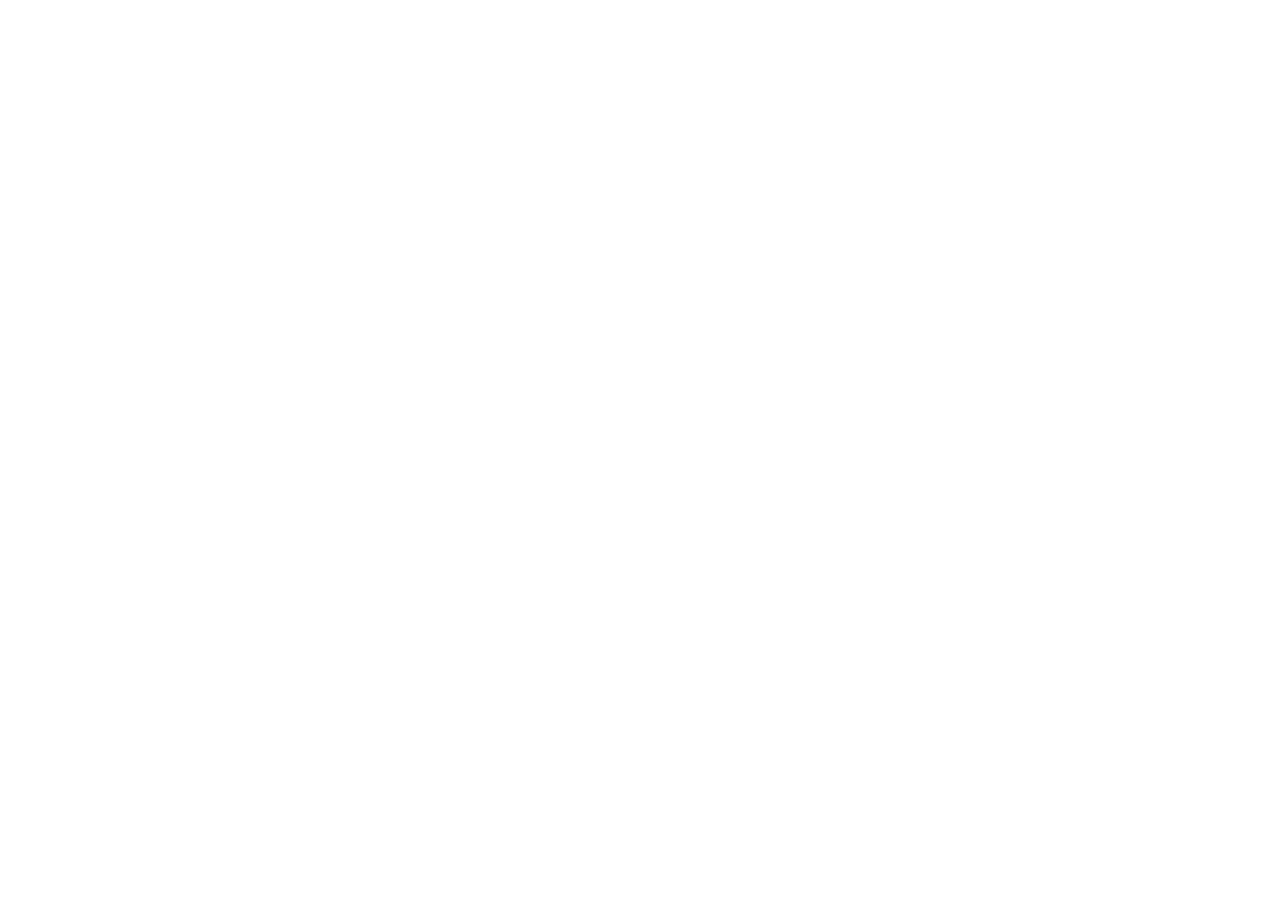
==== index.html @ 3c74b76f "initializing" ====
<!DOCTYPE html>
<html lang="en">
<head>
    <meta charset="UTF-8">
    <meta name="viewport" content="width=device-width, initial-scale=1.0">
    <title>Document</title>
</head>
<body>
    
</body>
</html>
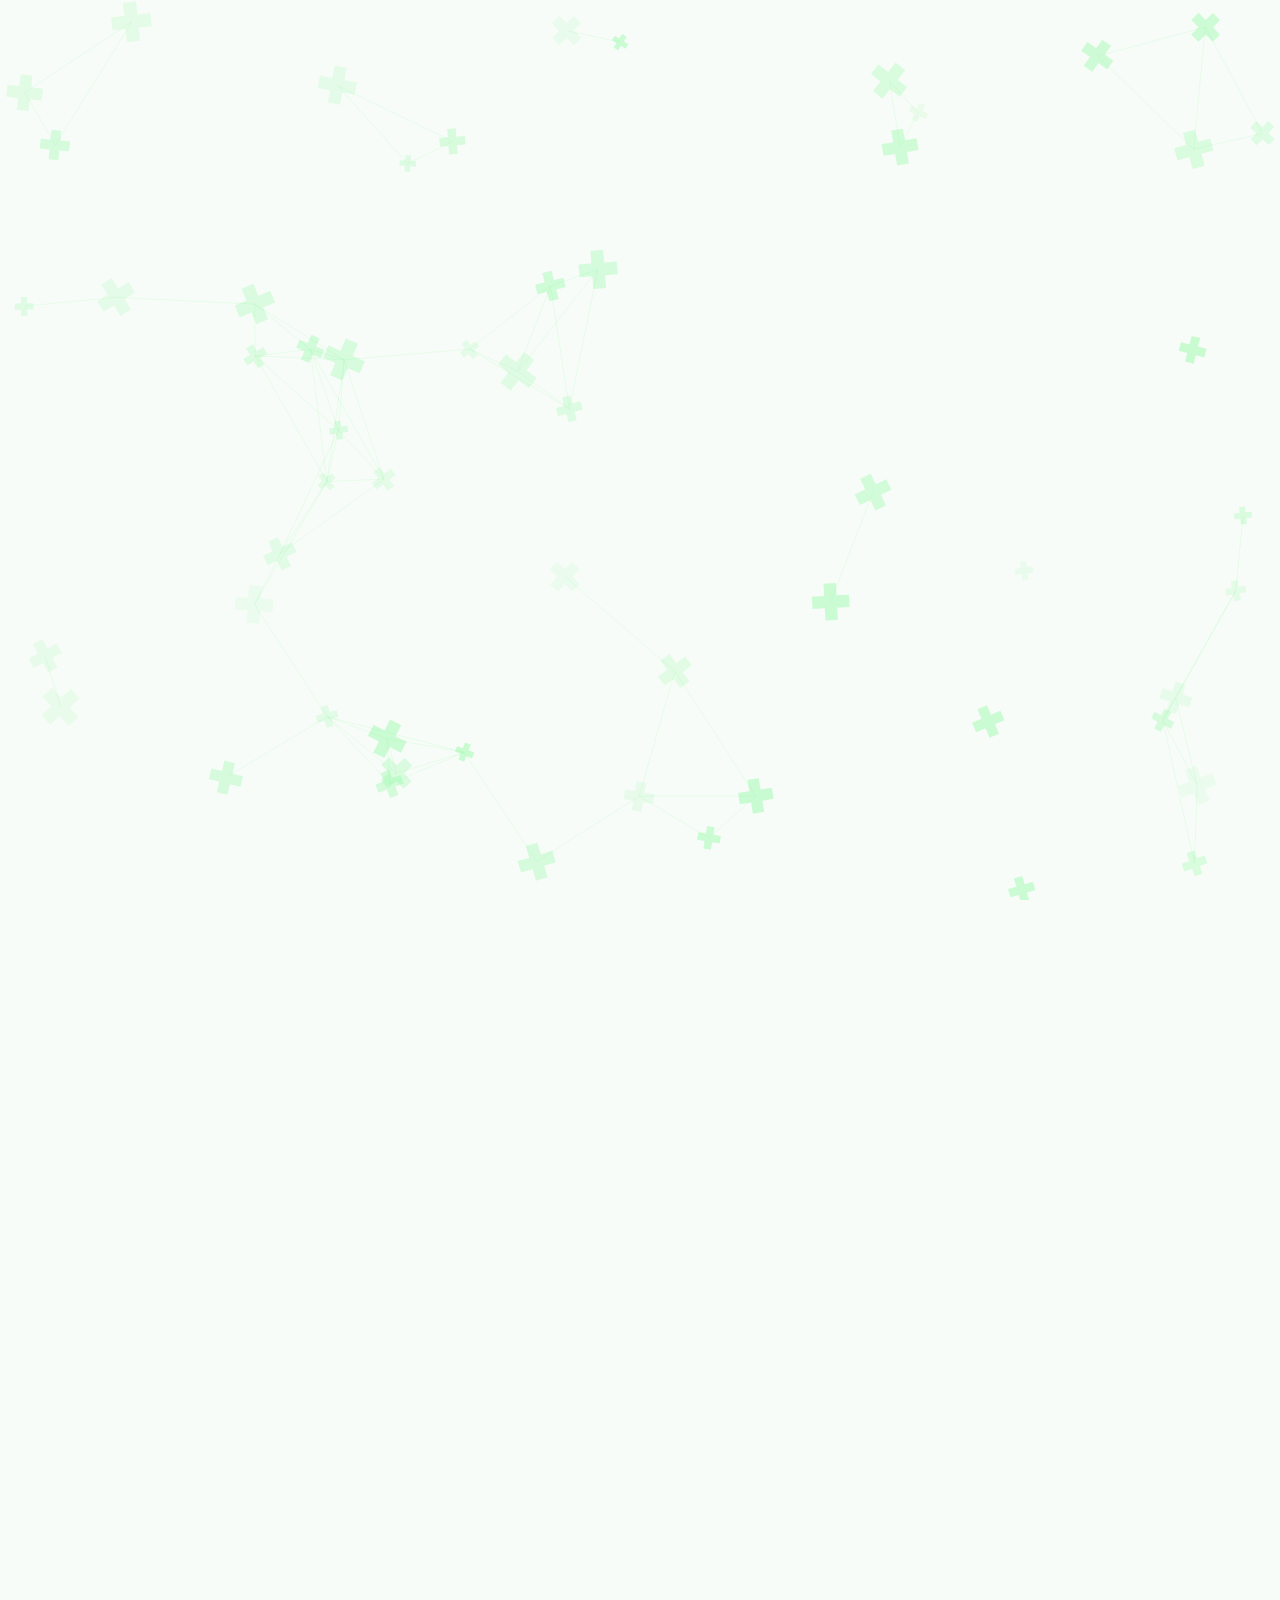
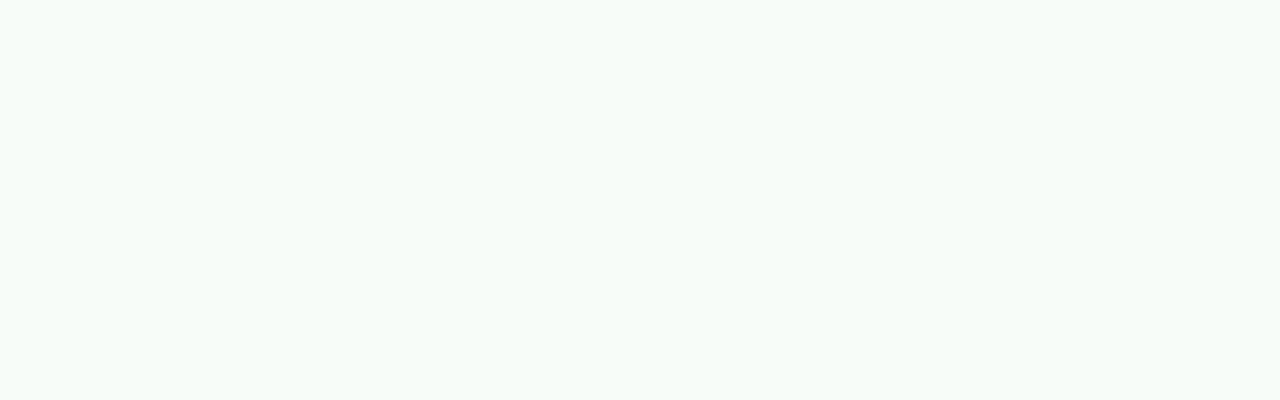
==== commit ce10eefd: "background done" ====
--- a/index.html
+++ b/index.html
@@ -1,11 +1,16 @@
 <!DOCTYPE html>
 <html lang="en">
 <head>
-    <meta charset="UTF-8">
-    <meta name="viewport" content="width=device-width, initial-scale=1.0">
-    <title>Document</title>
+  <meta charset="UTF-8">
+  <meta name="viewport" content="width=device-width, initial-scale=1.0">
+  <title>Medical Background</title>
+  <link rel="stylesheet" href="style.css">
 </head>
 <body>
-    
+  <canvas id="backgroundCanvas"></canvas>
+
+
+  
+  <script src="script.js"></script>
 </body>
 </html>--- a/style.css
+++ b/style.css
@@ -0,0 +1,26 @@
+body {
+    height: 2000px;
+  margin: 0;
+  padding: 0;
+  background-color: #f8fcf8;
+  
+}
+
+
+
+canvas {
+  position: fixed;
+  top: 0;
+  left: 0;
+  width: 100%;
+  height: 100%;
+  z-index: -1;
+}
+
+.content {
+  position: relative;
+  z-index: 1;
+  padding: 2rem;
+  color: #333;
+  font-family: 'Arial', sans-serif;
+}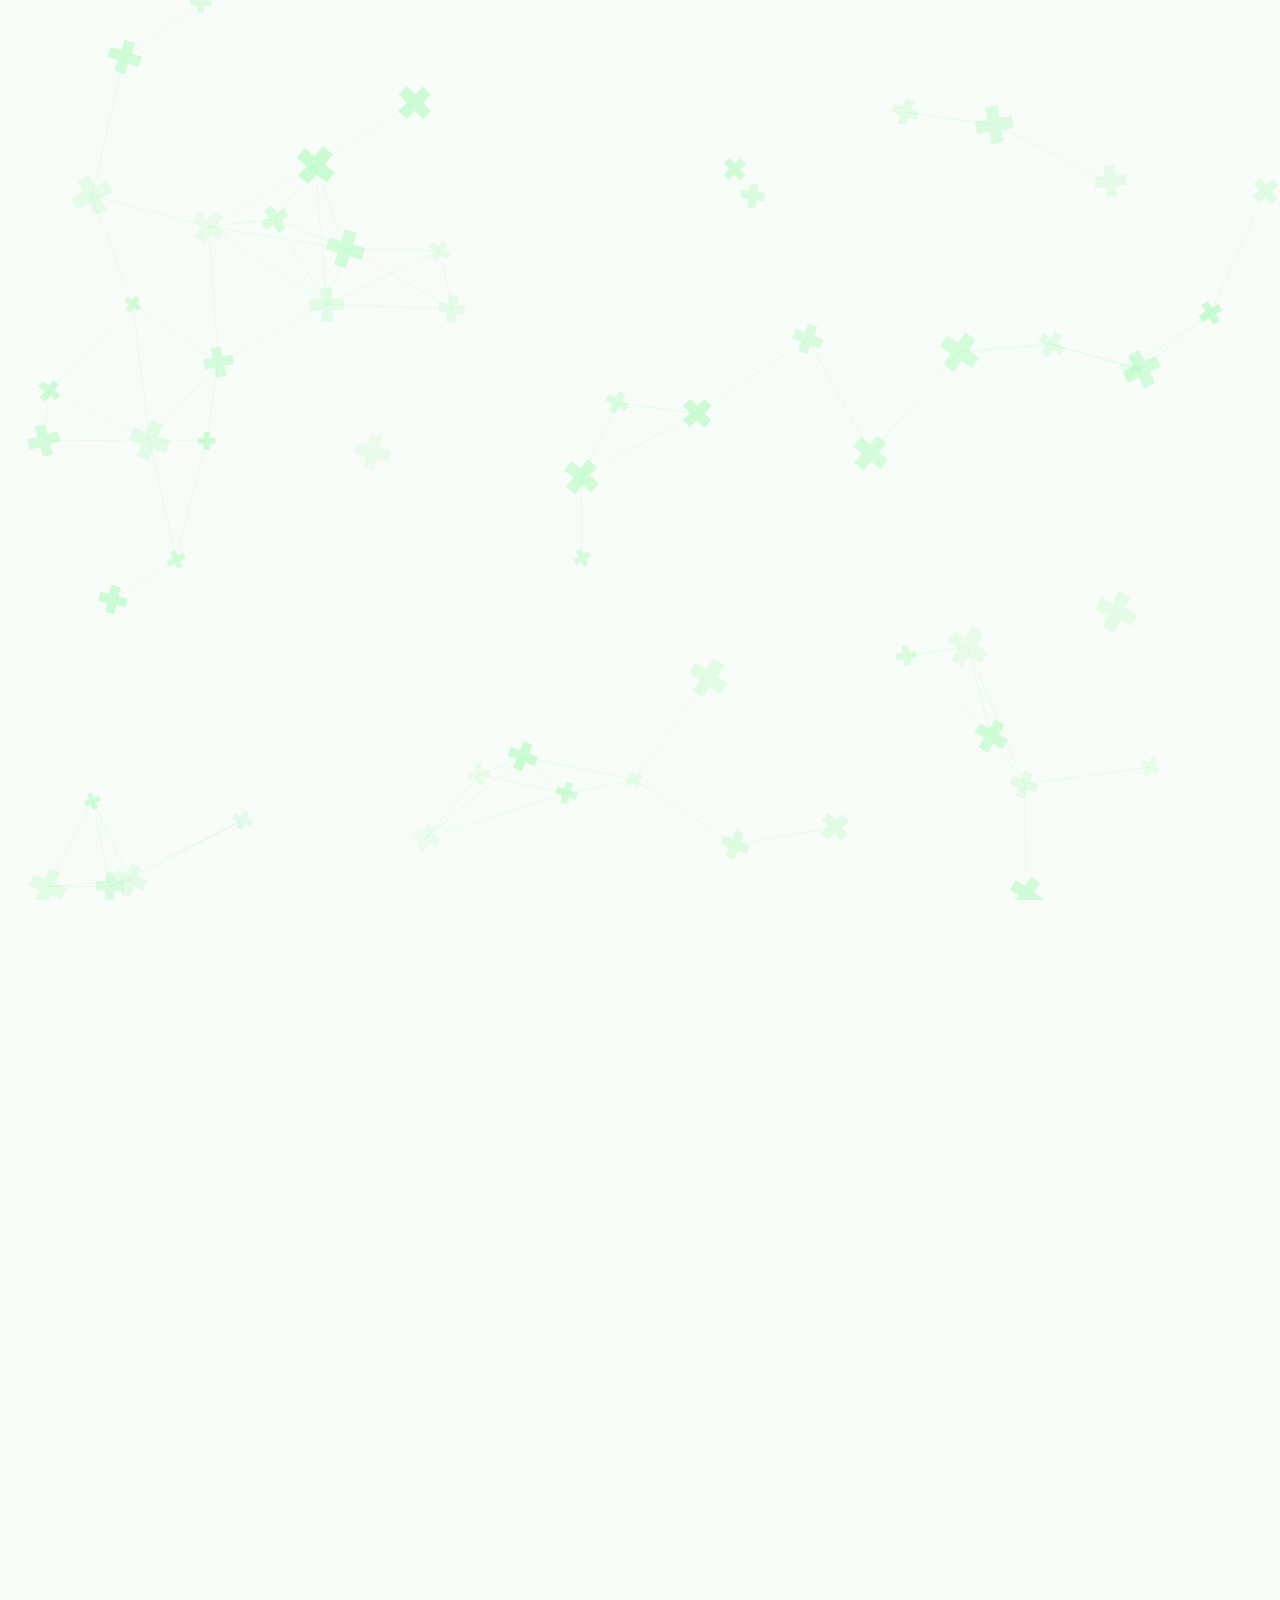
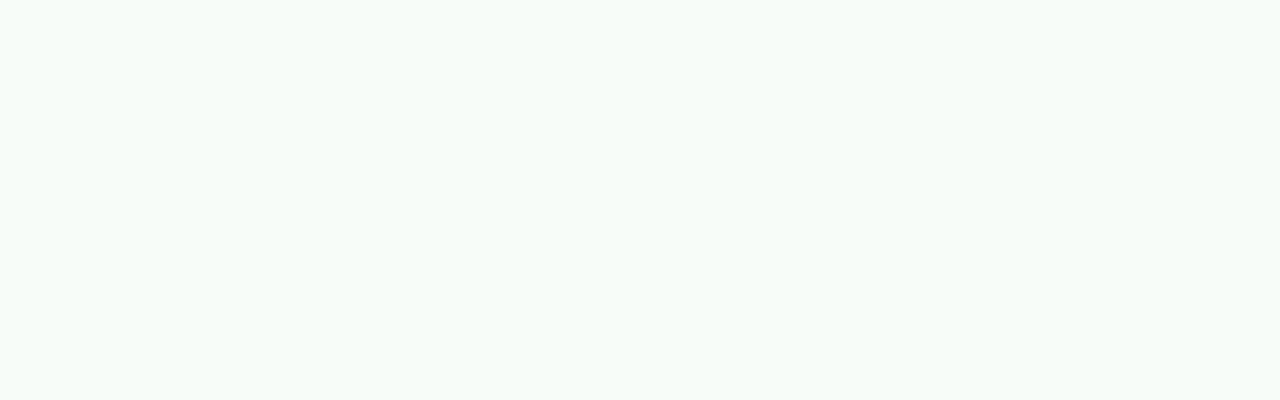
==== commit 37031db8: "designing first section -AI" ====
--- a/index.html
+++ b/index.html
@@ -8,7 +8,11 @@
 </head>
 <body>
   <canvas id="backgroundCanvas"></canvas>
-
+  <div class="flex-container">
+    <div class="flex-items"></div>
+    <div class="flex-items"></div>
+    <div class="flex-items"></div>
+ </div>
 
   
   <script src="script.js"></script>
--- a/style.css
+++ b/style.css
@@ -23,4 +23,62 @@
   padding: 2rem;
   color: #333;
   font-family: 'Arial', sans-serif;
+}
+
+/* Scrollbar width */
+::-webkit-scrollbar {
+    width: 10px;
+}
+
+/* Track (background) */
+::-webkit-scrollbar-track {
+    background: #f1f1f1;
+    border-radius: 10px;
+}
+
+/* Handle */
+::-webkit-scrollbar-thumb {
+    background: #2ABC4C;
+    border-radius: 10px;
+}
+
+/* Handle on hover */
+::-webkit-scrollbar-thumb:hover {
+    background: #239C41; /* Slightly darker shade for hover effect */
+}
+
+.flex-container {
+  display: flex;
+  flex-direction: row;
+  flex-wrap: nowrap;
+  justify-content: normal;
+  align-items: stretch;
+  align-content: stretch;
+}
+
+.flex-items:nth-child(1) {
+  display: block;
+  flex-grow: 0;
+  flex-shrink: 1;
+  flex-basis: auto;
+  align-self: auto;
+  order: 0;
+}
+
+.flex-items:nth-child(2) {
+  display: block;
+  flex-grow: 0;
+  flex-shrink: 1;
+  flex-basis: auto;
+  align-self: auto;
+  order: 0;
+}
+
+.flex-items:nth-child(3) {
+  display: block;
+  flex-grow: 0;
+  flex-shrink: 1;
+  flex-basis: auto;
+  align-self: auto;
+  order: 0;
 }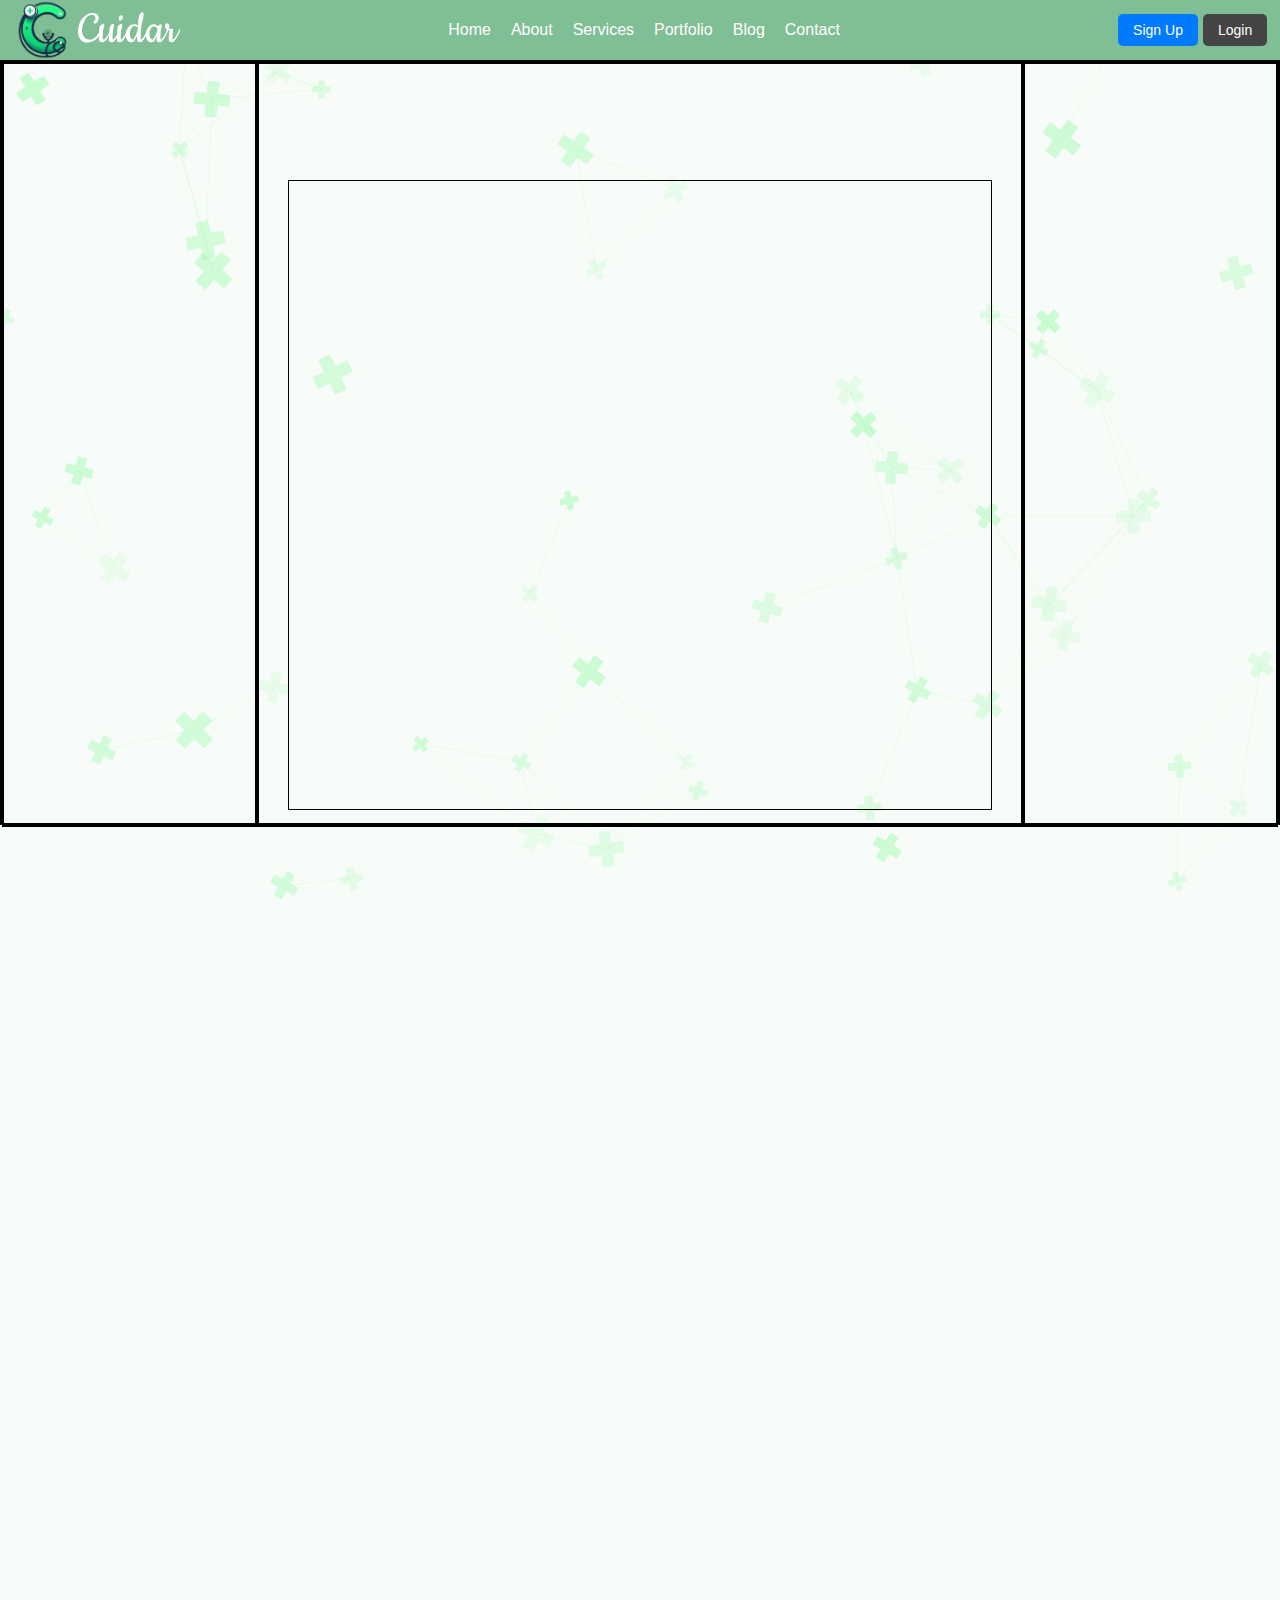
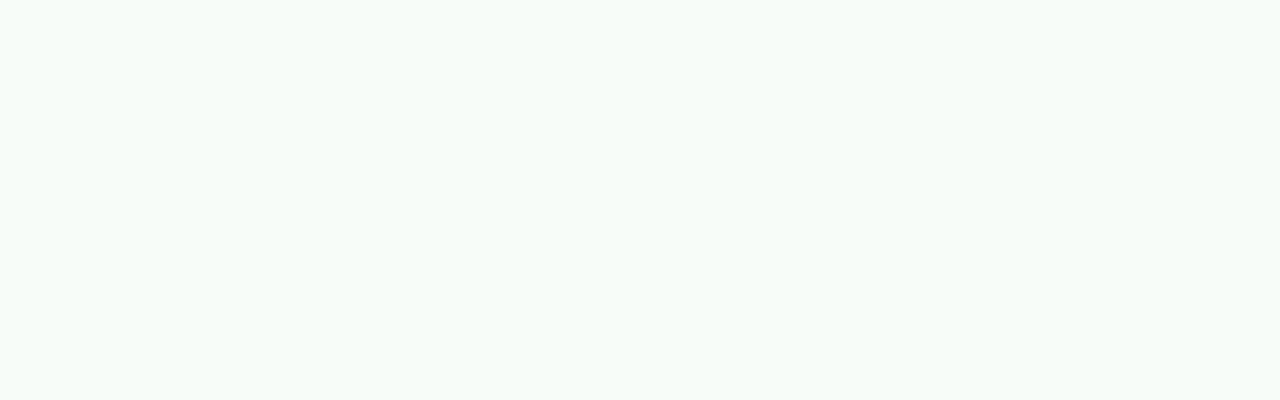
==== commit 18fe2501: "hero-section sekeleton done" ====
--- a/index.html
+++ b/index.html
@@ -3,17 +3,78 @@
 <head>
   <meta charset="UTF-8">
   <meta name="viewport" content="width=device-width, initial-scale=1.0">
-  <title>Medical Background</title>
+  <title>CUIDAR</title>
   <link rel="stylesheet" href="style.css">
 </head>
 <body>
   <canvas id="backgroundCanvas"></canvas>
+  <nav class="navbar">
+    <!-- Left: Logo & Name -->
+    <div class="logo">
+        <img src="logo cuidar no bg.png" alt="Logo">
+        <p class="logo-text">Cuidar</p>
+    </div>
+
+    <!-- Center: Navigation Links -->
+    <ul class="nav-links">
+        <li><a href="#">Home</a></li>
+        <li><a href="#">About</a></li>
+        <li><a href="#">Services</a></li>
+        <li><a href="#">Portfolio</a></li>
+        <li><a href="#">Blog</a></li>
+        <li><a href="#">Contact</a></li>
+    </ul>
+
+    <!-- Right: Image + Text + Buttons -->
+    <div class="right-section">
+        
+        <!-- <p>Welcome Back!</p> -->
+        <button class="signup">Sign Up</button>
+        <button class="login">Login</button>
+        <!-- <img src="user.jpg" alt="Profile"> -->
+    </div>
+
+    <!-- Mobile Menu Toggle -->
+    <button class="menu-toggle" id="menu-toggle">☰</button>
+</nav>
+
+  <section id="hero">
+        <div class="home-container">
+          <div class="aboutCustomer"></div>
+          <div class="ai">
+            <div class="aiContainer">
+
+            </div>
+          </div>
+          <div class="instantSearch"></div>
+      </div>
+</section>
+<section id="reports">
+
   <div class="flex-container">
     <div class="flex-items"></div>
     <div class="flex-items"></div>
     <div class="flex-items"></div>
  </div>
 
+</section>
+
+<section id="hospitals">
+
+</section>
+
+<section id="emergency">
+
+</section>
+
+<footer>
+
+</footer>
+
+
+
+
+
   
   <script src="script.js"></script>
 </body>
--- a/style.css
+++ b/style.css
@@ -1,8 +1,20 @@
+
+@import url('https://fonts.googleapis.com/css2?family=Cookie&display=swap');
+
+
+* {
+  margin: 0;
+  padding: 0;
+  box-sizing: border-box;
+  font-family: Arial, sans-serif;
+}
+
 body {
-    height: 2000px;
+  height: 2000px;
   margin: 0;
   padding: 0;
   background-color: #f8fcf8;
+  overflow-x: hidden;
   
 }
 
@@ -47,38 +59,208 @@
     background: #239C41; /* Slightly darker shade for hover effect */
 }
 
-.flex-container {
+.navbar {
+  display: flex;
+  justify-content: space-between;
+  align-items: center;
+  /* padding: 10px 20px; */
+  background: #80BE95;
+  color: white;
+}
+
+/* Logo Section */
+.logo {
+  display: flex;
+  align-items: center;
+  gap: 10px;
+  
+}
+
+.logo-text{
+  font-size: 50px;
+  font-weight: bold;
+  font-family: "Cookie", cursive;
+  font-weight: 400;
+  font-style: normal;
+}
+
+.logo img {
+  margin-left: 10%;
+  width: 60px;
+  height: 60px;
+}
+
+/* Center Navigation Links */
+.nav-links {
+  list-style: none;
+  display: flex;
+  gap: 20px;
+}
+
+.nav-links li a {
+  text-decoration: none;
+  color: white;
+  font-size: 16px;
+  transition: 0.3s;
+}
+
+.nav-links li a:hover {
+  color: #ffcc00;
+}
+
+/* Right Section */
+.right-section {
+  display: flex;
+  align-items: center;
+  gap: 5px;
+  margin-right: 1%;
+}
+
+.right-section img {
+  width: 35px;
+  height: 35px;
+  border-radius: 50%;
+}
+
+.right-section p {
+  font-size: 14px;
+}
+
+button {
+  padding: 8px 15px;
+  border: none;
+  cursor: pointer;
+  font-size: 14px;
+  border-radius: 5px;
+  
+}
+
+.signup {
+  background: #007bff;
+  color: white;
+}
+
+.signup:hover {
+  background: #0056b3;
+}
+
+.login {
+  background: #444;
+  color: white;
+}
+
+.login:hover {
+  background: #666;
+}
+
+/* Mobile Menu Button */
+.menu-toggle {
+  display: none;
+  font-size: 24px;
+  background: none;
+  color: white;
+  border: none;
+  cursor: pointer;
+}
+
+/* Responsive Design */
+@media (max-width: 768px) {
+  .nav-links {
+      display: none;
+      flex-direction: column;
+      position: absolute;
+      top: 60px;
+      left: 0;
+      width: 100%;
+      background: #222;
+      text-align: center;
+  }
+
+  .nav-links.active {
+      display: flex;
+  }
+
+  .menu-toggle {
+      display: block;
+  }
+
+  .right-section {
+      display: none;
+  }
+}
+
+
+
+
+
+
+
+.home-container {
+  height: 85vh;
+  width: 100%;
   display: flex;
   flex-direction: row;
   flex-wrap: nowrap;
   justify-content: normal;
   align-items: stretch;
   align-content: stretch;
-}
-
-.flex-items:nth-child(1) {
+  border: 2px solid black;
+}
+
+.aboutCustomer {
+  height: 85vh;
+  width: 20%;
   display: block;
   flex-grow: 0;
   flex-shrink: 1;
   flex-basis: auto;
   align-self: auto;
   order: 0;
-}
-
-.flex-items:nth-child(2) {
+  border: 2px solid black;
+}
+
+.ai {
+  height: 85vh;
+  width: 60%;
   display: block;
   flex-grow: 0;
   flex-shrink: 1;
   flex-basis: auto;
   align-self: auto;
   order: 0;
-}
-
-.flex-items:nth-child(3) {
+  border: 2px solid black;
+}
+
+.instantSearch {
+  height: 85vh;
+  width: 20%;
   display: block;
   flex-grow: 0;
   flex-shrink: 1;
   flex-basis: auto;
   align-self: auto;
   order: 0;
-}+  border: 2px solid black;
+}
+
+.aiContainer{
+  height: 70vh;
+  width: 55%;
+  border: 1px solid black;
+
+    position: absolute;
+    top: 55%;
+    left: 50%;
+    transform: translate(-50%, -50%);
+
+  
+}
+
+
+#reports{
+  height: auto;
+  width: 100vw;
+}
+
+
+
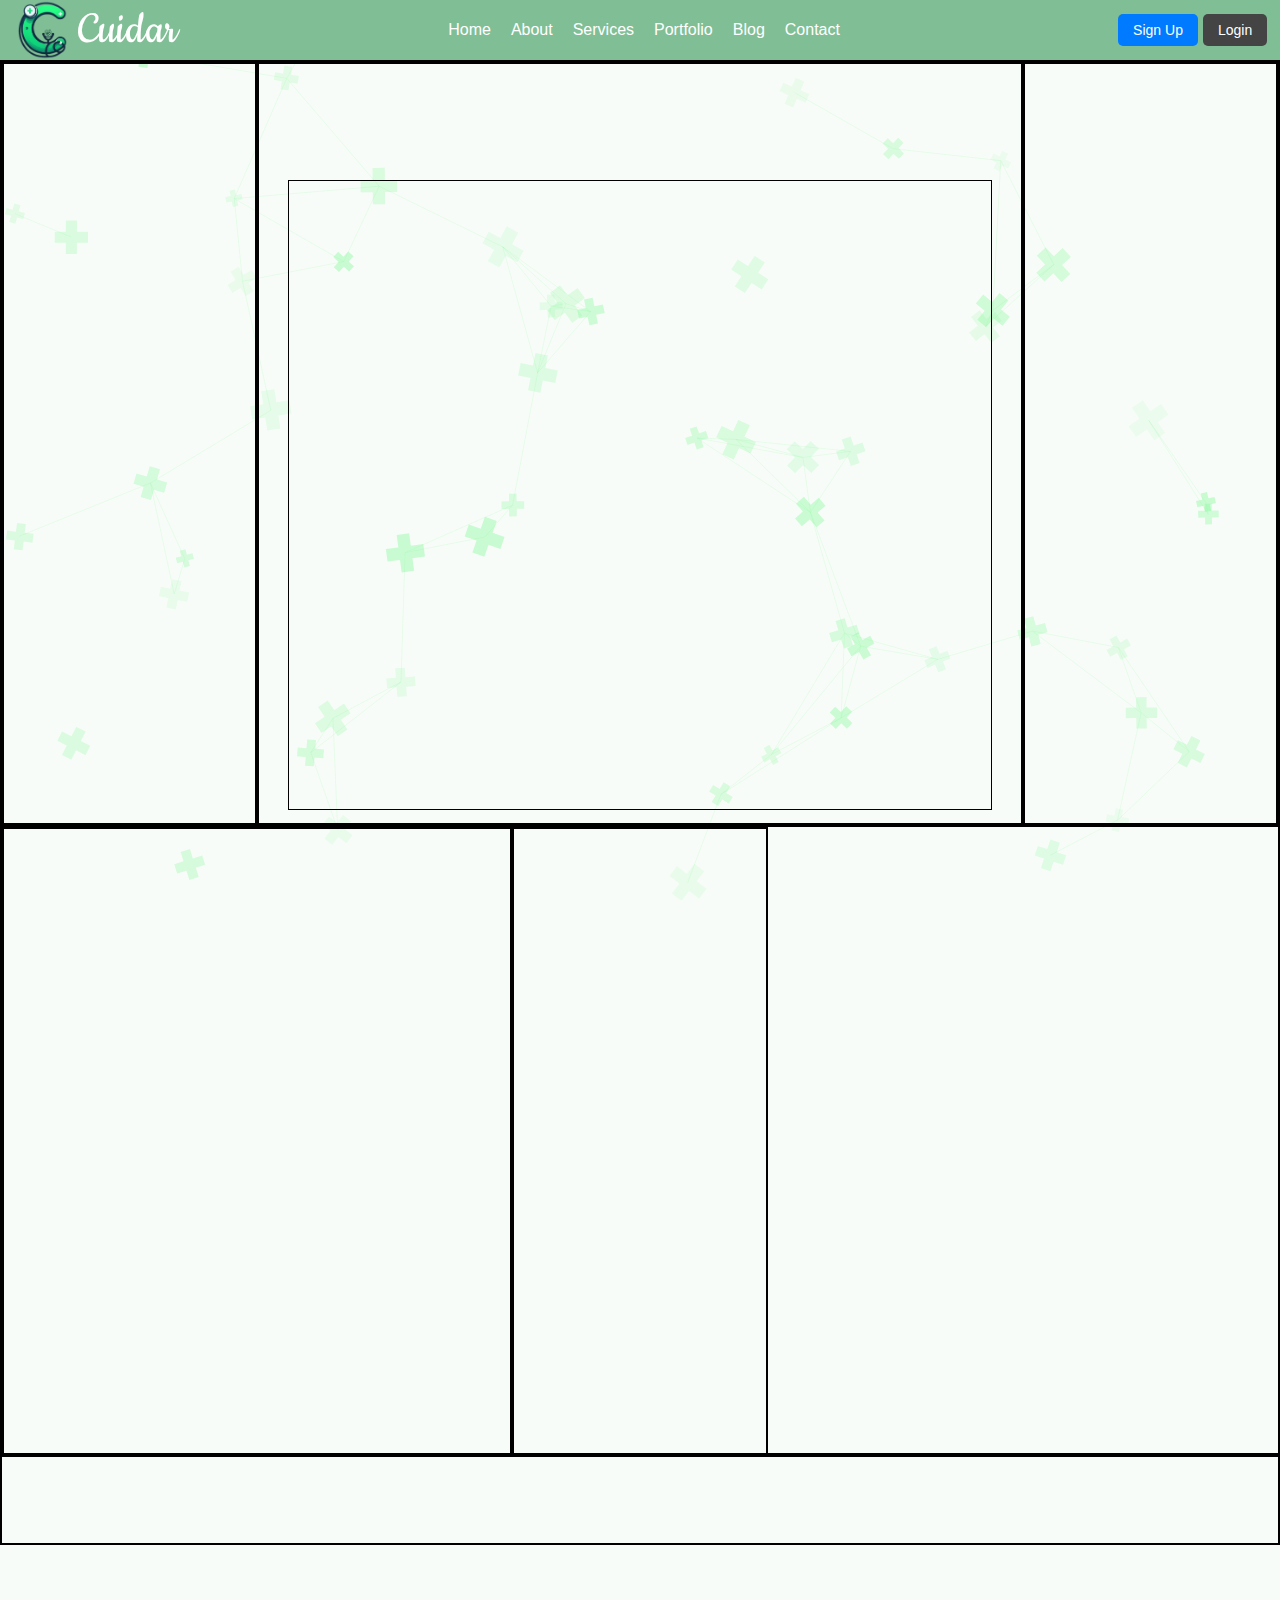
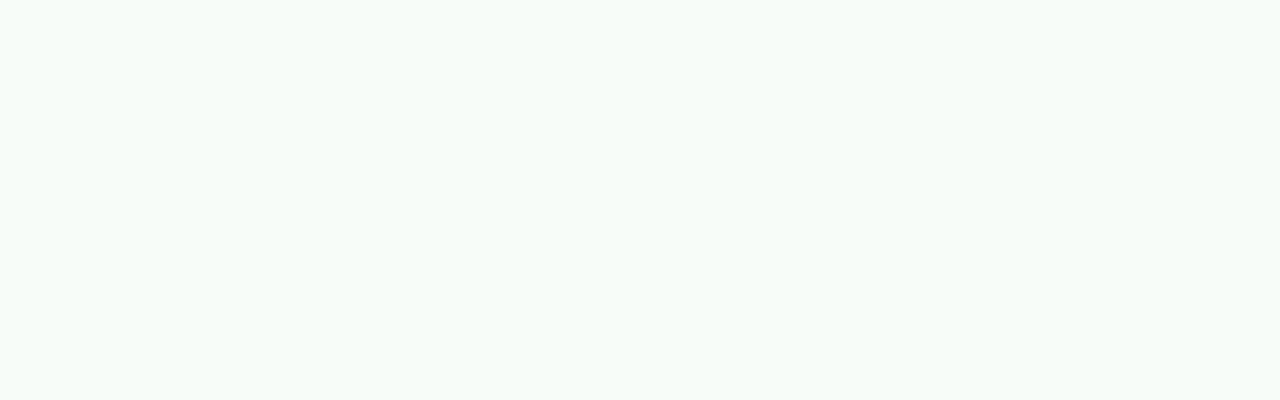
==== commit bad30f9d: "25-03 / 02:13 AM" ====
--- a/index.html
+++ b/index.html
@@ -51,10 +51,13 @@
 </section>
 <section id="reports">
 
-  <div class="flex-container">
-    <div class="flex-items"></div>
-    <div class="flex-items"></div>
-    <div class="flex-items"></div>
+  <div class="reports-container">
+    <div class="graph"></div>
+    <div class="improvements"></div>
+    <div class="womens"></div>
+ </div>
+ <div class="view-more">
+
  </div>
 
 </section>
--- a/style.css
+++ b/style.css
@@ -262,5 +262,58 @@
   width: 100vw;
 }
 
-
-
+.reports-container {
+  height: 70vh;
+  width: 100vw;
+  border: 2px solid black;
+  display: flex;
+  flex-direction: row;
+  flex-wrap: nowrap;
+  justify-content: normal;
+  align-items: normal;
+  align-content: normal;
+}
+
+.graph {
+  height: 70vh;
+  width:  40%;
+  border: 2px solid black;
+  display: block;
+  flex-grow: 0;
+  flex-shrink: 1;
+  flex-basis: auto;
+  align-self: auto;
+  order: 0;
+}
+
+.improvements {
+  height: 70vh;
+  width: 20%;
+  border: 2px solid black;
+  display: block;
+  flex-grow: 0;
+  flex-shrink: 1;
+  flex-basis: auto;
+  align-self: auto;
+  order: 0;
+}
+
+.women {
+  height: 70vh;
+  width: 40%;
+  border: 2px solid black;
+  display: block;
+  flex-grow: 0;
+  flex-shrink: 1;
+  flex-basis: auto;
+  align-self: auto;
+  order: 0;
+}
+.view-more{
+  height: 10vh;
+  width: 100%;
+  border: 2px solid black;
+}
+
+
+
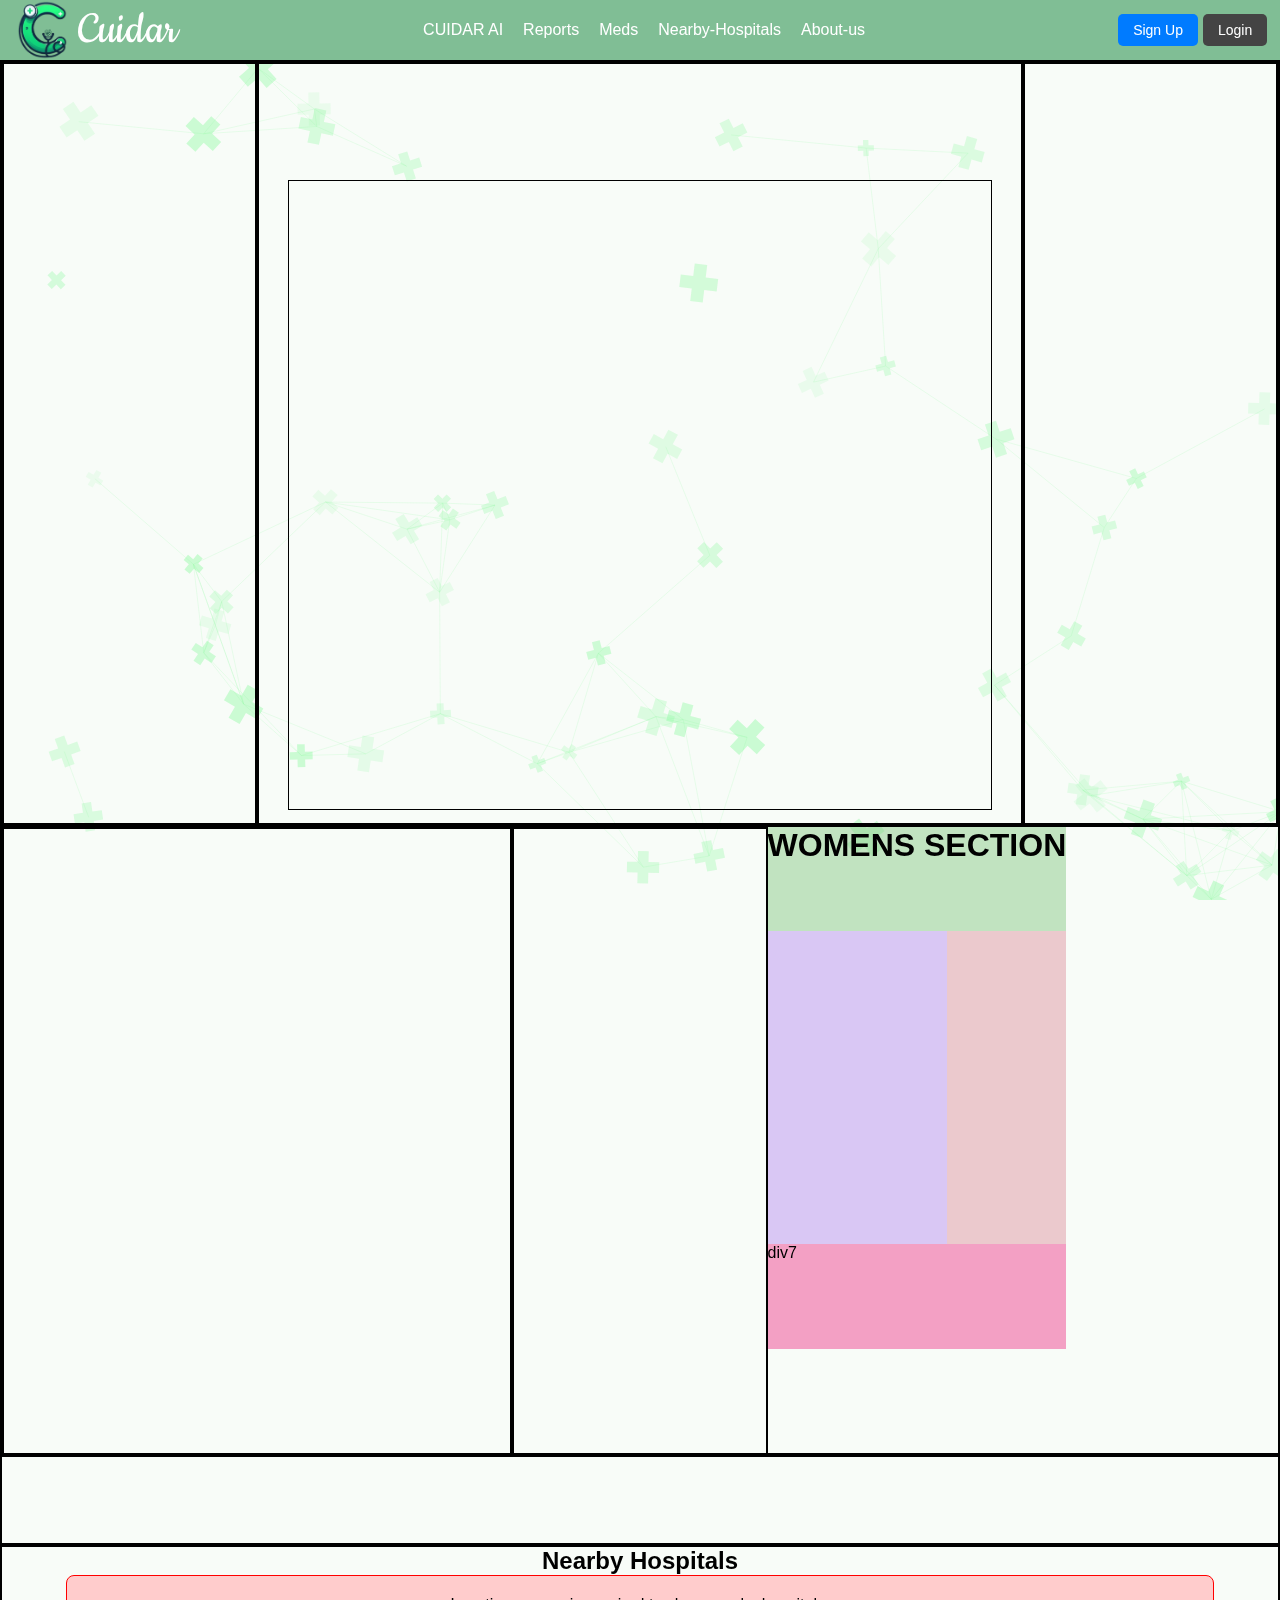
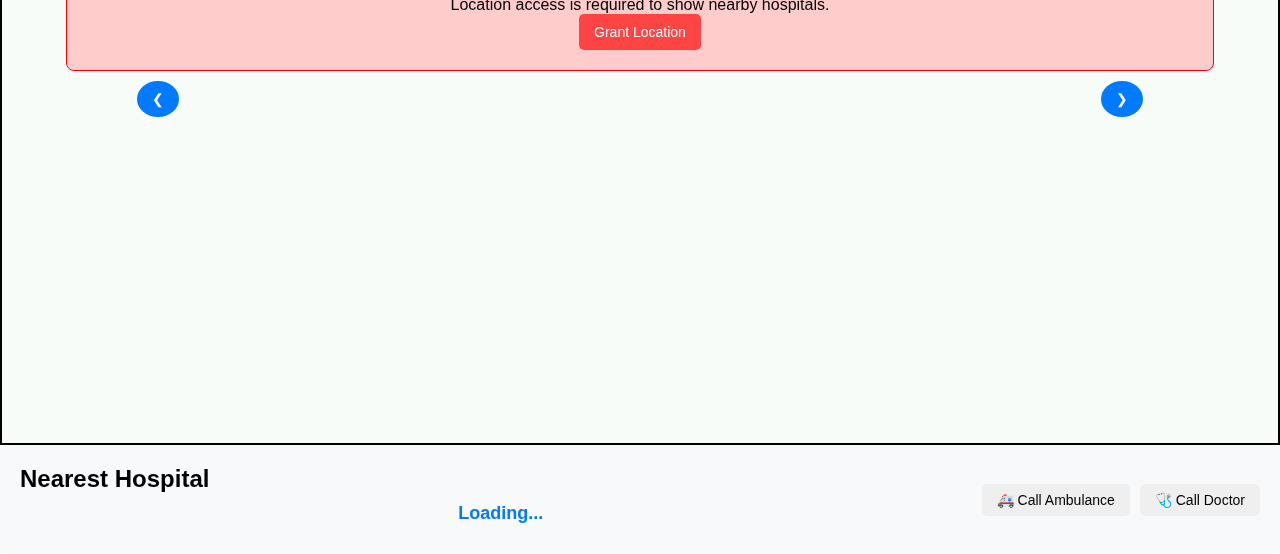
==== commit a132f19b: "26-03 / 01:25" ====
--- a/index.html
+++ b/index.html
@@ -5,6 +5,7 @@
   <meta name="viewport" content="width=device-width, initial-scale=1.0">
   <title>CUIDAR</title>
   <link rel="stylesheet" href="style.css">
+  
 </head>
 <body>
   <canvas id="backgroundCanvas"></canvas>
@@ -17,12 +18,11 @@
 
     <!-- Center: Navigation Links -->
     <ul class="nav-links">
-        <li><a href="#">Home</a></li>
-        <li><a href="#">About</a></li>
-        <li><a href="#">Services</a></li>
-        <li><a href="#">Portfolio</a></li>
-        <li><a href="#">Blog</a></li>
-        <li><a href="#">Contact</a></li>
+        <li><a href="#">CUIDAR AI</a></li>
+        <li><a href="#">Reports</a></li>
+        <li><a href="#">Meds</a></li>
+        <li><a href="#">Nearby-Hospitals</a></li>
+        <li><a href="#">About-us</a></li>
     </ul>
 
     <!-- Right: Image + Text + Buttons -->
@@ -49,12 +49,36 @@
           <div class="instantSearch"></div>
       </div>
 </section>
+
+<section id="before">
+
+</section>
+
 <section id="reports">
 
   <div class="reports-container">
-    <div class="graph"></div>
-    <div class="improvements"></div>
-    <div class="womens"></div>
+    <div class="graph">
+      <div>
+
+      </div>
+    </div>
+    <div class="improvements">
+      <div>
+        
+      </div>
+    </div>
+    <div class="womens">
+      <div id="cssportal-grid">
+        <div id="div1"><h1>WOMENS SECTION</h1></div>
+        <div id="div3"></div>
+        <div id="div6">
+        </div>
+        <div id="div7">div7</div>
+      </div>
+      
+      
+      
+    </div>
  </div>
  <div class="view-more">
 
@@ -62,13 +86,54 @@
 
 </section>
 
-<section id="hospitals">
+<section id="hospitals-section">
+  <h2 style="text-align: center;">Nearby Hospitals</h2>
 
+  <!-- Loading Indicator -->
+  <div id="hospitals-loading" class="hospitals-hidden">
+      <p>Loading...</p>
+  </div>
+
+  <!-- If location is not granted -->
+  <div id="hospitals-location-error" class="hospitals-hidden">
+      <p>Location access is required to show nearby hospitals.</p>
+      <button onclick="hospitalsGetUserLocation()">Grant Location</button>
+  </div>
+
+  <!-- Hospital cards container -->
+  <div class="hospitals-container hospitals-hidden">
+      <button class="hospitals-btn prev" onclick="hospitalsScroll(-1)">&#10094;</button>
+      <div class="hospitals-list-wrapper">
+          <div class="hospitals-list" id="hospitals-list">
+              <!-- Hospital cards will be dynamically added here -->
+          </div>
+      </div>
+      <button class="hospitals-btn next" onclick="hospitalsScroll(1)">&#10095;</button>
+  </div>
 </section>
 
 <section id="emergency">
+  <div class="hospital-info">
+      <h2>Nearest Hospital</h2>
 
+      <!-- Loading Indicator -->
+      <div id="emergency-loading">
+          <p>Loading...</p>
+      </div>
+
+      <p id="hospital-name" class="hospitals-hidden">Loading...</p>
+      <p id="hospital-address" class="hospitals-hidden">Fetching address...</p>
+  </div>
+  <div class="emergency-buttons">
+      <button id="call-ambulance" class="button-emer">🚑 Call Ambulance</button>
+      <button id="call-doctor" class="button-emer">🩺 Call Doctor</button>
+  </div>
+  <div id="popup">
+      <p>This website is still a prototype. More info is needed for full functionality.</p>
+      <button id="close-popup">✖</button>
+  </div>
 </section>
+
 
 <footer>
 
--- a/style.css
+++ b/style.css
@@ -257,6 +257,10 @@
 }
 
 
+#before{
+  display: hidden;
+}
+
 #reports{
   height: auto;
   width: 100vw;
@@ -309,6 +313,30 @@
   align-self: auto;
   order: 0;
 }
+#cssportal-grid {
+	display: grid;
+	grid-template-rows: repeat(6, 1fr);
+	grid-template-columns: repeat(6, 1fr);
+	gap: 0;
+	width: 100%;
+	height: 100%;
+}
+#div1 {
+	grid-area: 1 / 1 / 2 / 6;
+	background-color: rgba(138,201,136, 0.5);
+}
+#div3 {
+	grid-area: 2 / 4 / 5 / 6;
+	background-color: rgba(221,150,162, 0.5);
+}
+#div6 {
+	grid-area: 2 / 1 / 5 / 4;
+	background-color: rgba(185,145,239, 0.5);
+}
+#div7 {
+	grid-area: 5 / 1 / 6 / 6;
+	background-color: rgba(238,68,144, 0.5);
+}
 .view-more{
   height: 10vh;
   width: 100%;
@@ -317,3 +345,162 @@
 
 
 
+
+#hospitals-section{
+  height: 500px;
+  width: 100vw;
+  border: 2px solid black;
+}
+/* Hide elements initially */
+.hospitals-hidden {
+  display: none;
+}
+
+/* Error Message Styling */
+#hospitals-location-error {
+  text-align: center;
+  padding: 20px;
+  background: #ffcccc;
+  border: 1px solid #ff0000;
+  border-radius: 8px;
+  width: 90%;
+  margin: auto;
+}
+
+#hospitals-location-error button {
+  background: #ff4444;
+  color: white;
+  border: none;
+  padding: 10px 15px;
+  cursor: pointer;
+  border-radius: 5px;
+}
+
+/* Hospital container */
+.hospitals-container {
+  display: flex;
+  align-items: center;
+  justify-content: center;
+  gap: 10px;
+  width: 90%;
+  margin: auto;
+  overflow: hidden;
+  padding: 10px;
+  position: relative;
+}
+
+/* Hospital List Wrapper */
+.hospitals-list-wrapper {
+  width: 80%;
+  overflow: hidden;
+}
+
+.hospitals-list {
+  display: flex;
+  gap: 15px;
+  transition: transform 0.4s ease-in-out;
+}
+
+/* Individual Hospital Card */
+.hospitals-card {
+  min-width: 250px;
+  padding: 15px;
+  border: 1px solid #ddd;
+  border-radius: 8px;
+  text-align: center;
+  background: white;
+  box-shadow: 2px 2px 10px rgba(0, 0, 0, 0.1);
+}
+
+.hospitals-card h3 {
+  margin: 5px 0;
+}
+
+.hospitals-card a {
+  display: block;
+  margin-top: 5px;
+  text-decoration: none;
+  color: #007bff;
+  font-weight: bold;
+}
+
+/* Navigation Buttons */
+.hospitals-btn {
+  background: #007bff;
+  color: white;
+  border: none;
+  padding: 10px 15px;
+  cursor: pointer;
+  border-radius: 50%;
+}
+
+.hospitals-btn:hover {
+  background: #0056b3;
+}
+
+
+#hospitals-loading, #emergency-loading {
+  text-align: center;
+  font-size: 18px;
+  font-weight: bold;
+  color: #007bff;
+  padding: 10px;
+}
+
+#emergency {
+  display: flex;
+  justify-content: space-between;
+  align-items: center;
+  padding: 20px;
+  background: #f8f9fa;
+  border-radius: 10px;
+}
+
+.hospital-info {
+  flex: 1;
+}
+
+.emergency-buttons {
+  display: flex;
+  gap: 10px;
+}
+
+.button-emer {
+  
+}
+
+.button-emer:hover {
+  
+}
+
+#popup {
+  position: fixed;
+  bottom: 20px;
+  left: 50%;
+  transform: translateX(-50%);
+  background: #222;
+  color: white;
+  padding: 15px;
+  border-radius: 8px;
+  display: none;
+  align-items: center;
+  gap: 10px;
+}
+
+#close-popup {
+  background: white;
+  color: black;
+  border-radius: 5px;
+  padding: 2px 5px;
+  cursor: pointer;
+}
+
+.n{
+  font-size: 18px;
+ 
+}
+
+
+
+
+
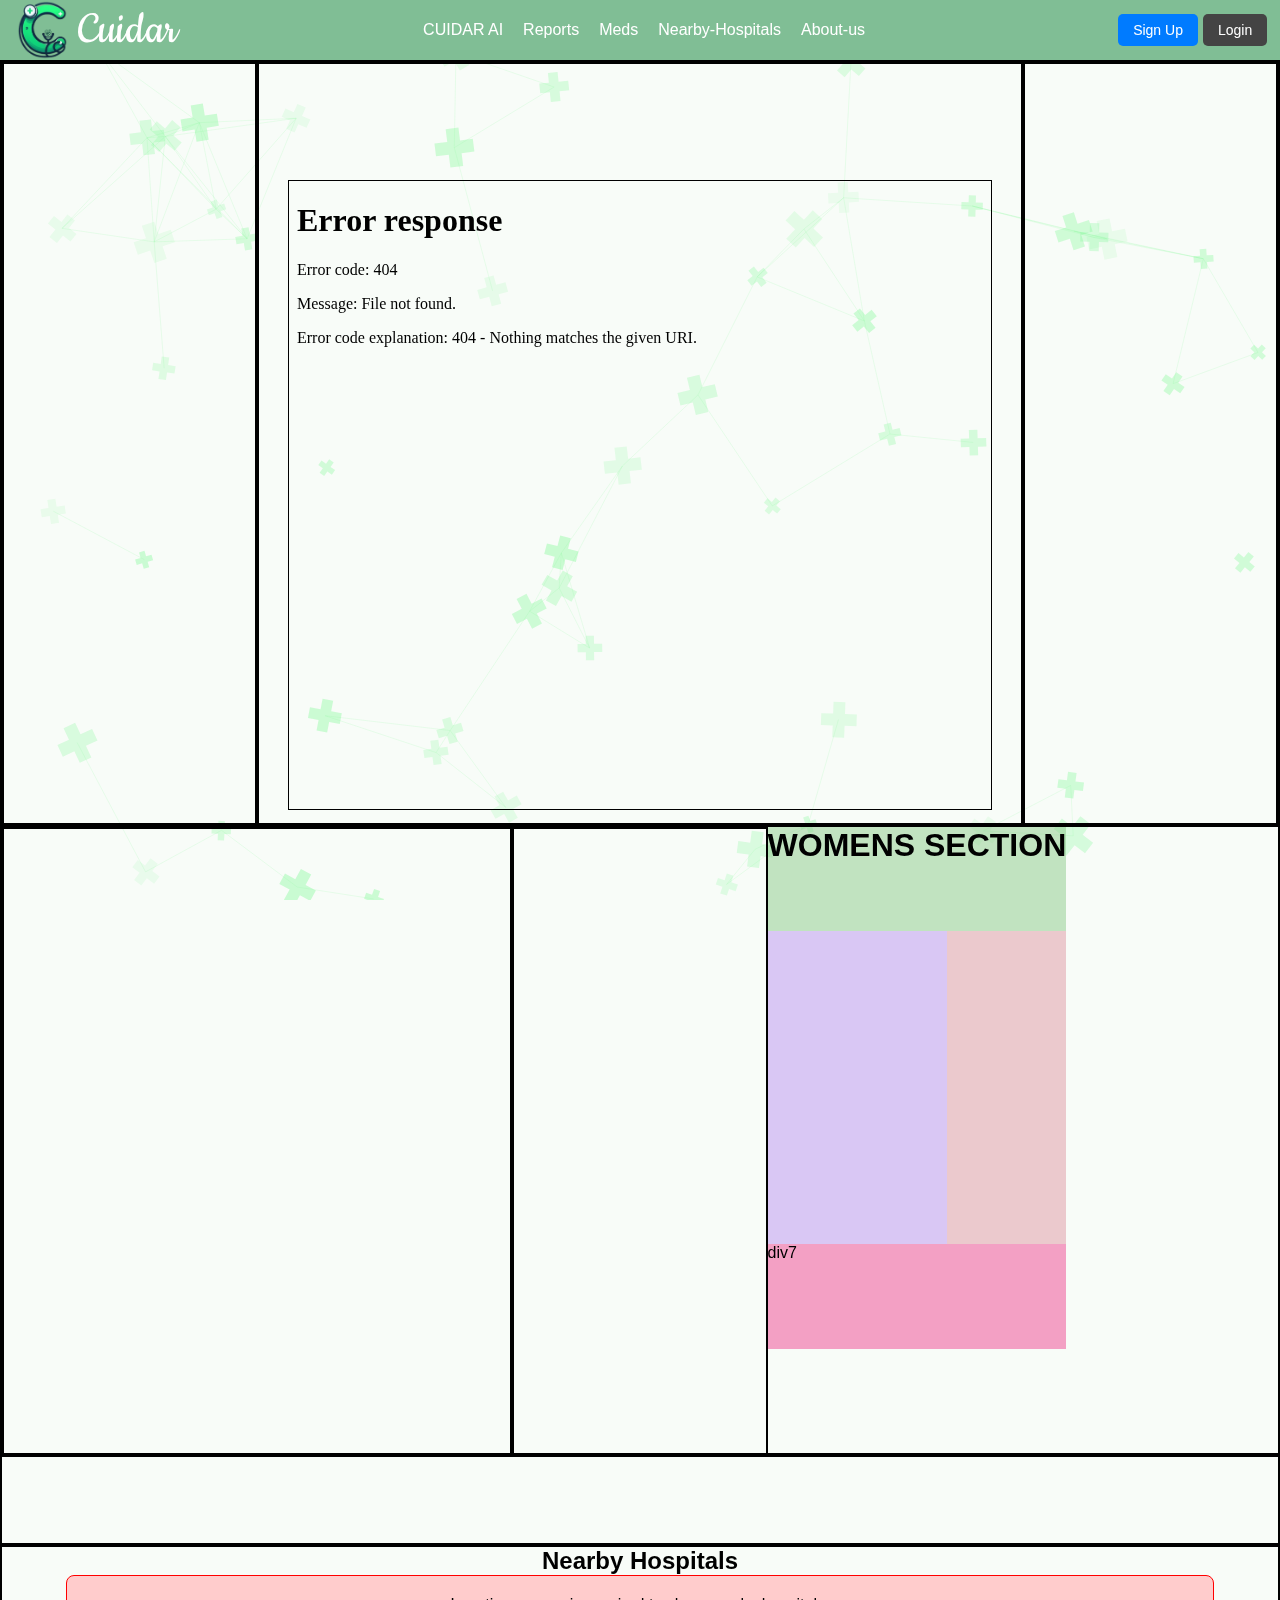
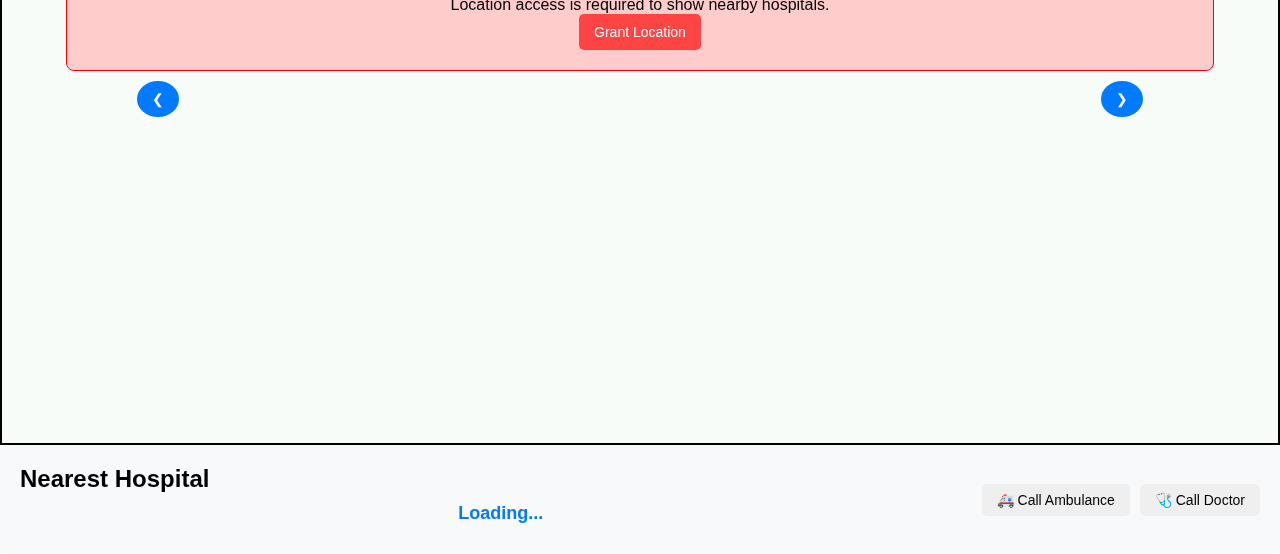
==== commit ed33fea7: "idk" ====
--- a/index.html
+++ b/index.html
@@ -43,6 +43,7 @@
           <div class="aboutCustomer"></div>
           <div class="ai">
             <div class="aiContainer">
+              <iframe src="resources\ai_test1\templates\index.html" width="100%" height="500px" style="border: none;"></iframe>
 
             </div>
           </div>
